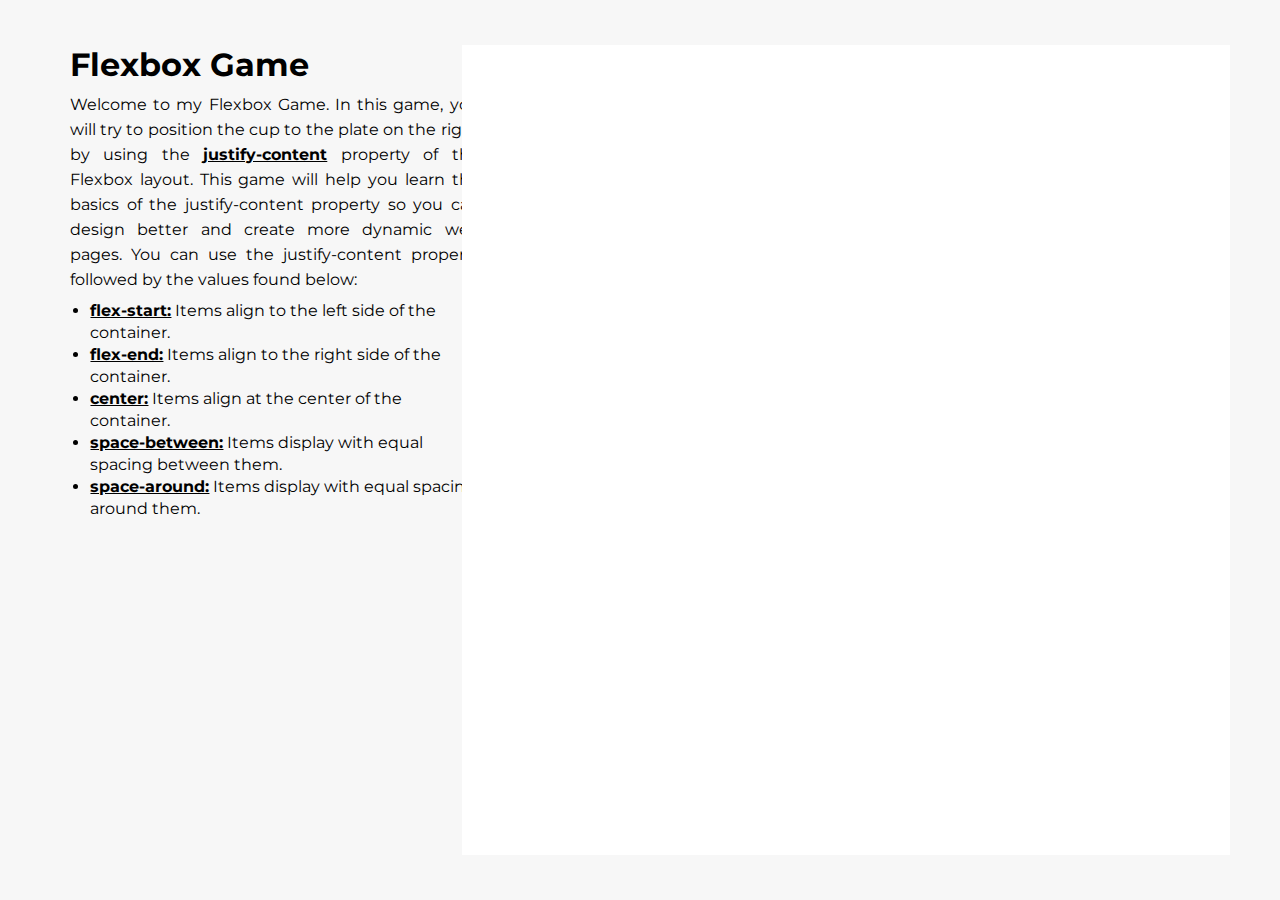
==== views/index.html @ 425aa7bc "Initial Description and Instructions" ====
<!DOCTYPE html>
<html lang="en">
<head>
    <meta charset="UTF-8">
    <meta http-equiv="X-UA-Compatible" content="IE=edge">
    <meta name="viewport" content="width=device-width, initial-scale=1.0">
    <title>Flexbox Game</title>
    <!-- FONTS -->
    <link rel="preconnect" href="https://fonts.gstatic.com">
    <link href="https://fonts.googleapis.com/css2?family=Montserrat:wght@500&display=swap" rel="stylesheet">

    <!-- JS -->
    <script src="js/main.js"></script>

    <!-- CSS -->
    <link rel="stylesheet" type="text/css" href="css/index.css">

</head>
<body>
    <div class = "main">
        <div class = "mainGame"> 
            <div class = "information">
                <h1>Flexbox Game</h1>
                <p>Welcome to my Flexbox Game. In this game, you will try to position the cup to the plate on the right by using the <b><u>justify-content</u></b> property of the Flexbox
                    layout. This game will help you learn the basics of the justify-content property so you can design better and create more dynamic web pages. You can use the
                    justify-content property followed by the values found below:
                </p>
                <ul>
                    <li>
                        <b><u>flex-start:</u></b> Items align to the left side of the container.
                    </li>
                    <li>
                        <b><u>flex-end:</u></b> Items align to the right side of the container.
                    </li>
                    <li>
                        <b><u>center:</u></b> Items align at the center of the container.
                    </li>
                    <li>
                        <b><u>space-between:</u></b> Items display with equal spacing between them.
                    </li>
                    <li>
                        <b><u>space-around:</u></b> Items display with equal spacing around them.
                    </li>
                </ul>
            </div>
        </div>
        
        <div class = "gameCanvas">
    
        </div>
    </div>
</body>
</html>
---- views/css/index.css ----
* {
    margin: 0;
    padding: 0;
    font-family: 'Montserrat', sans-serif;
}

.main {
    width: 100vw;
    height: 100vh;
    display: flex;
    align-items: center;
    position: relative;
    background-color: rgba(243, 243, 243, 0.707);
}

.gameCanvas {
    position: absolute;
    right: 50px;
    display: flex;
    width: 60vw;
    height: 90vh;
    background-color: rgb(255, 255, 255);
}

.mainGame{
    position: absolute;
    left: 50px;
    height: 90vh;
    width: 32vw;
    padding: 20px;
}

.information p{
    text-align: justify;
    text-justify: inter-word;
    line-height: 25px;
    margin-top: 2%;
}

.information ul{
    margin-top: 2%;
    margin-left: 5%;
}

.information li {
    line-height: 22px;
}
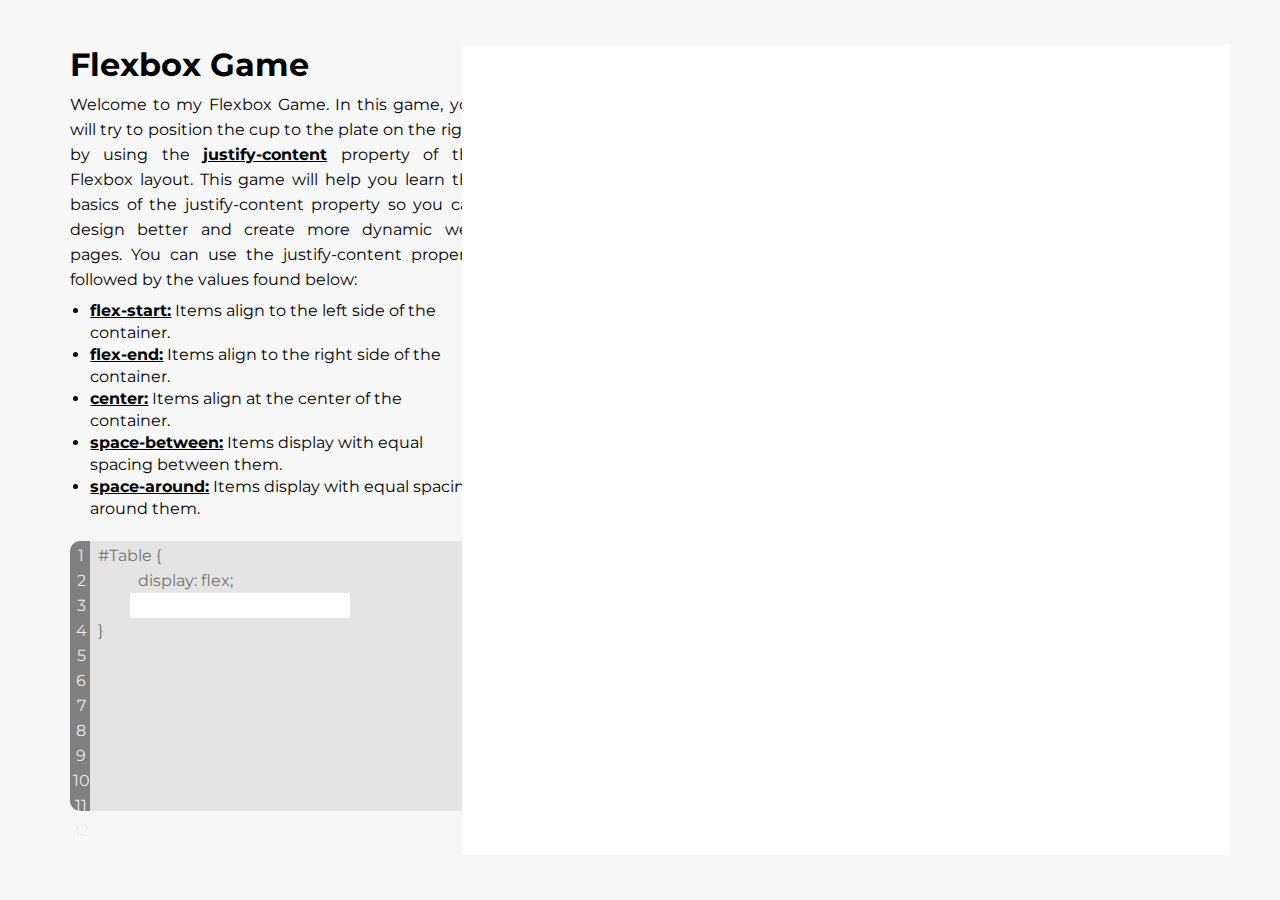
==== commit 2e7e2685: "added more information and input" ====
--- a/views/index.html
+++ b/views/index.html
@@ -43,7 +43,56 @@
                     </li>
                 </ul>
             </div>
-        </div>
+
+            <div class = "input-template">
+                <div class = "line-indicator">
+                    <ul>
+                        <li>
+                            1
+                        </li>
+                        <li>
+                            2
+                        </li>
+                        <li>
+                            3
+                        </li>
+                        <li>
+                            4
+                        </li>
+                        <li>
+                            5
+                        </li>
+                        <li>
+                            6
+                        </li>
+                        <li>
+                            7
+                        </li>
+                        <li>
+                            8
+                        </li>
+                        <li>
+                            9
+                        </li>
+                        <li>
+                            10
+                        </li>
+                        <li>
+                            11
+                        </li>
+                        <li>
+                            12
+                        </li>
+                    </ul>
+                </div>
+                <div class = "input-information">
+                    <p>#Table {</p>
+                    <p class = "tab">display: flex;</p>
+                    <input  class = "input-main" type = "text">
+                    <p>}</p>
+                </div>
+            </div> 
+        </div> 
         
         <div class = "gameCanvas">
     
--- a/views/css/index.css
+++ b/views/css/index.css
@@ -44,4 +44,60 @@
 
 .information li {
     line-height: 22px;
+}
+
+.input-template {
+    margin-top: 5%;
+    height: 30vh;
+    width: 100%;
+    background-color: white;
+    border-radius: 10px;
+    display: flex;
+}
+
+.line-indicator{
+    height: 100%;
+    width: 5%;
+    background-color: gray;
+    border-top-left-radius: 10px;
+    border-bottom-left-radius: 10px;
+}
+
+.line-indicator ul {
+    list-style-type: none;
+    text-align: center;
+    margin-left: 10%;
+    margin-top: 10%;
+    font-size: 16px;
+}
+
+.line-indicator li {
+    color: rgb(235, 235, 235);
+    line-height: 25px;
+}
+
+.input-information {
+    width: 95%;
+    background-color: rgb(228, 228, 228);
+    padding-top: 0.5%;
+    border-top-right-radius: 2%;
+    border-bottom-right-radius: 2%;
+}
+
+.input-information p {
+    line-height: 25px;
+    margin-left: 2%;
+    color: rgb(114, 114, 114);
+}
+
+.tab {
+    text-indent: 40px;
+}
+
+.input-main {
+    margin-left: 40px;
+    border: none;
+    height: 25px;
+    font-size: 16px;
+    text-indent: 10px;
 }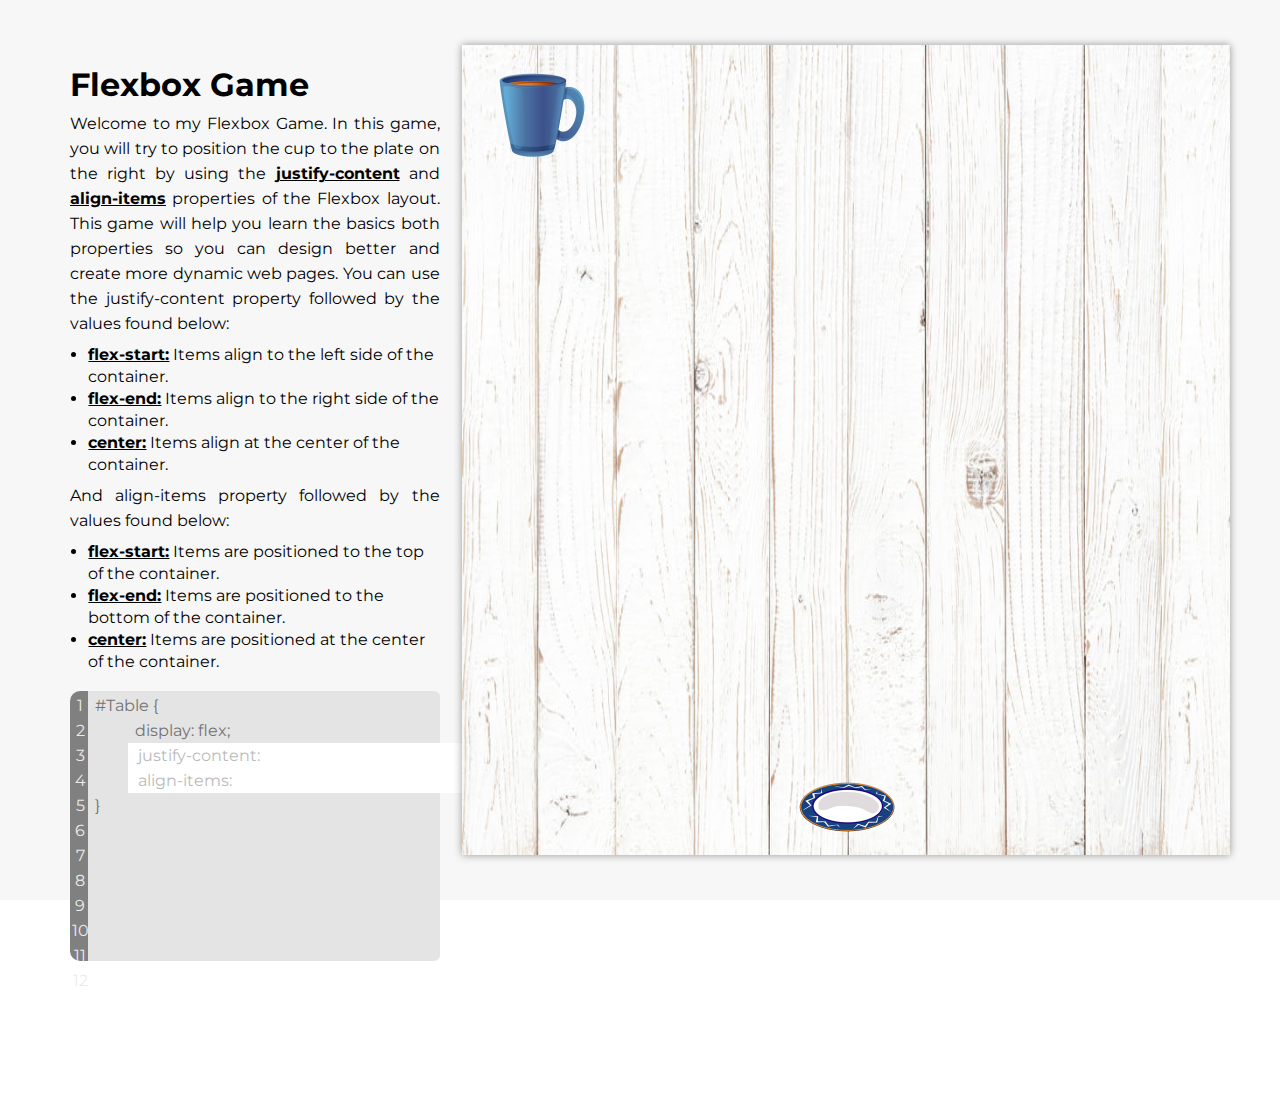
==== commit 3762310a: "fixed randomize logic and text identification" ====
--- a/views/index.html
+++ b/views/index.html
@@ -16,13 +16,13 @@
     <link rel="stylesheet" type="text/css" href="css/index.css">
 
 </head>
-<body>
+<body onload = randomize()>
     <div class = "main">
         <div class = "mainGame"> 
             <div class = "information">
                 <h1>Flexbox Game</h1>
-                <p>Welcome to my Flexbox Game. In this game, you will try to position the cup to the plate on the right by using the <b><u>justify-content</u></b> property of the Flexbox
-                    layout. This game will help you learn the basics of the justify-content property so you can design better and create more dynamic web pages. You can use the
+                <p>Welcome to my Flexbox Game. In this game, you will try to position the cup to the plate on the right by using the <b><u>justify-content</u></b> and <b><u>align-items</u></b> properties of the Flexbox
+                    layout. This game will help you learn the basics both properties so you can design better and create more dynamic web pages. You can use the
                     justify-content property followed by the values found below:
                 </p>
                 <ul>
@@ -35,11 +35,17 @@
                     <li>
                         <b><u>center:</u></b> Items align at the center of the container.
                     </li>
+                </ul>
+                <p>And align-items property followed by the values found below:</p>
+                <ul>
                     <li>
-                        <b><u>space-between:</u></b> Items display with equal spacing between them.
+                        <b><u>flex-start:</u></b> Items are positioned to the top of the container.
                     </li>
                     <li>
-                        <b><u>space-around:</u></b> Items display with equal spacing around them.
+                        <b><u>flex-end:</u></b> Items are positioned to the bottom of the container.
+                    </li>
+                    <li>
+                        <b><u>center:</u></b> Items are positioned at the center of the container.
                     </li>
                 </ul>
             </div>
@@ -88,14 +94,26 @@
                 <div class = "input-information">
                     <p>#Table {</p>
                     <p class = "tab">display: flex;</p>
-                    <input  class = "input-main" type = "text">
+                    <input  id = "inputJustify" class = "input-main" type = "text" placeholder="justify-content:" oninput= refresh()>
+                    <input  id = "inputAlign" oninput = refresh() class = "input-main" type = "text" placeholder="align-items:">
                     <p>}</p>
                 </div>
             </div> 
+
+            <div class = "buttons">
+
+            </div>
         </div> 
         
         <div class = "gameCanvas">
-    
+            <div class = "cup" id = "cup">
+
+            </div>
+        </div>
+        <div class = "plate-location">
+            <div class = "plate" id = "plate">
+
+            </div>
         </div>
     </div>
 </body>
--- a/views/css/index.css
+++ b/views/css/index.css
@@ -2,6 +2,7 @@
     margin: 0;
     padding: 0;
     font-family: 'Montserrat', sans-serif;
+    box-sizing: border-box;
 }
 
 .main {
@@ -11,15 +12,34 @@
     align-items: center;
     position: relative;
     background-color: rgba(243, 243, 243, 0.707);
+    z-index: 0;
 }
 
 .gameCanvas {
-    position: absolute;
+    position: fixed;
     right: 50px;
     display: flex;
+    padding: 20px;
     width: 60vw;
     height: 90vh;
+    z-index: 6;
+}
+
+.plate-location {
+    position: fixed;
+    right: 50px;
+    width: 60vw;
+    height: 90vh;
+    display: flex;
+    padding: 20px;
+    z-index: 5;
     background-color: rgb(255, 255, 255);
+    background-image: url(/views/pictures/tabletop.jpg);
+    background-repeat: repeat-x;
+    background-size: 700px 100%;
+    box-shadow: 0px 0px 8px 0px rgba(0,0,0,0.40);
+    -webkit-box-shadow: 0px 0px 8px 0px rgba(0,0,0,0.40);
+    -moz-box-shadow: 0px 0px 8px 0px rgba(0,0,0,0.40);
 }
 
 .mainGame{
@@ -55,6 +75,12 @@
     display: flex;
 }
 
+.buttons {
+    height: 15vh;
+    width: 100%;
+    position: relative;
+}
+
 .line-indicator{
     height: 100%;
     width: 5%;
@@ -88,6 +114,7 @@
     line-height: 25px;
     margin-left: 2%;
     color: rgb(114, 114, 114);
+    
 }
 
 .tab {
@@ -98,6 +125,54 @@
     margin-left: 40px;
     border: none;
     height: 25px;
+    width: 400px;
     font-size: 16px;
     text-indent: 10px;
+    outline: none;
+}
+
+.input-main::placeholder {
+    opacity: 50%;
+}
+
+.cup {
+    width: 100px;
+    height: 100px;
+    background-image: url(/views/pictures/cup.png);
+    background-size: cover;
+    margin-left: 10px;
+    z-index: -1;
+}
+
+.plate {
+    z-index: -2;
+    width: 100px;
+    height: 100px;
+    background-image: url(/views/pictures/plate.png);
+    background-size: cover;
+    margin-top: 10px;
+}
+
+.justify-flex-start {
+    justify-content: flex-start;
+}
+
+.justify-flex-end {
+    justify-content: flex-end;
+}
+
+.justify-flex-center {
+    justify-content: center;
+}
+
+.align-flex-start {
+    align-items: flex-start;
+}
+
+.align-flex-end {
+    align-items: flex-end;
+}
+
+.align-flex-center {
+    align-items: center;
 }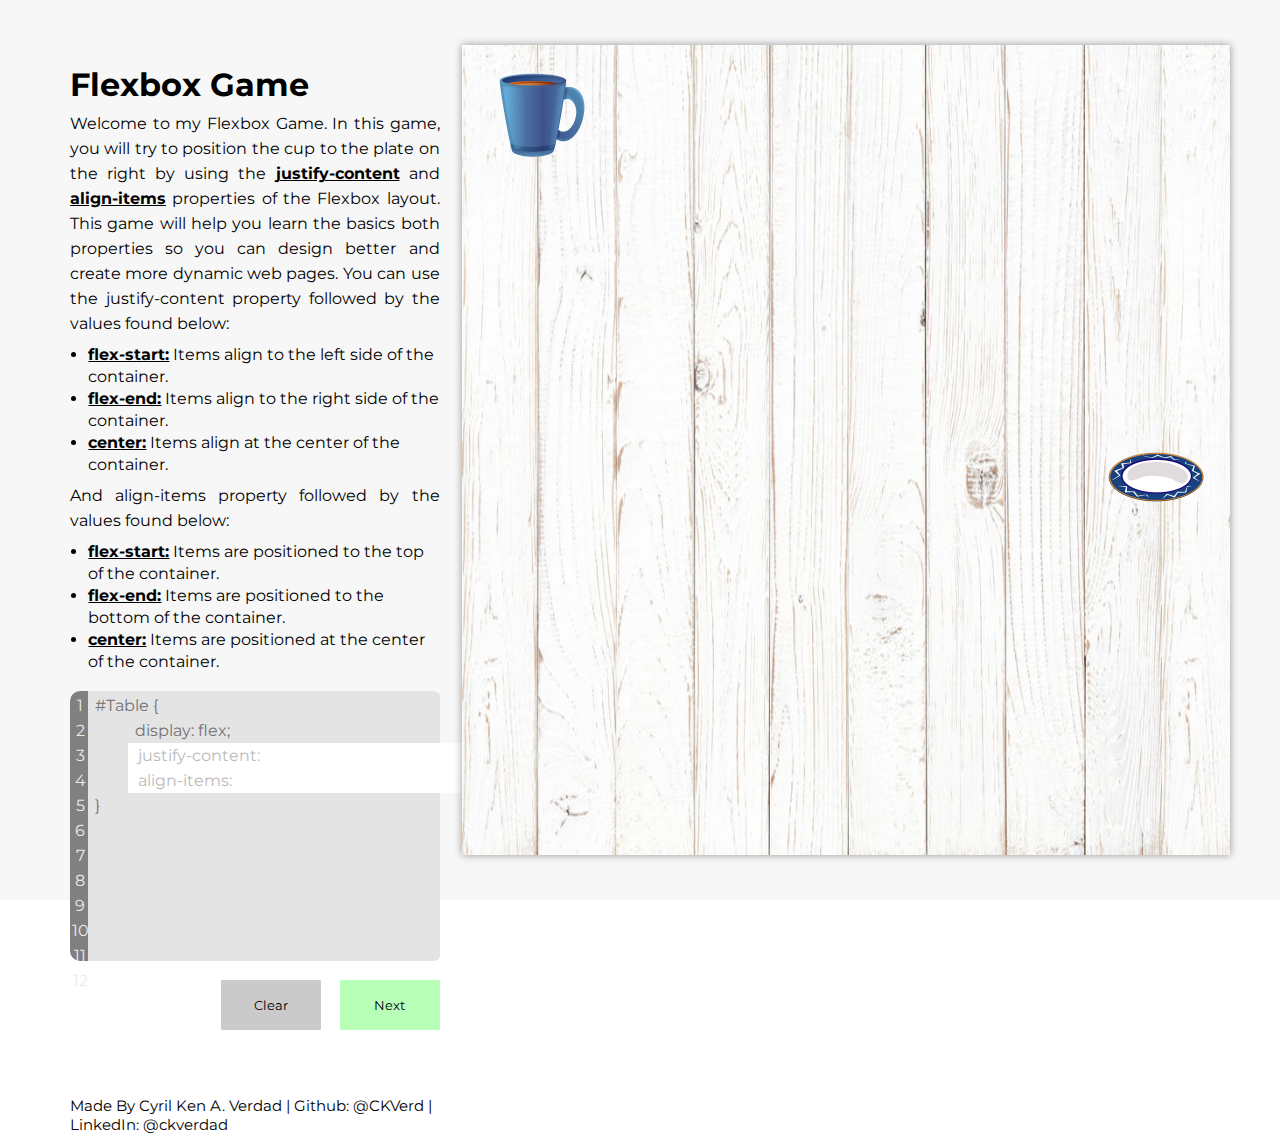
==== commit 97528df4: "final touches" ====
--- a/views/index.html
+++ b/views/index.html
@@ -99,10 +99,11 @@
                     <p>}</p>
                 </div>
             </div> 
-
             <div class = "buttons">
-
+                <button class = "clear-button button" onclick="clearInformation()">Clear</button>
+                <button class = "submit-button button" onclick="getScore()">Next</button>
             </div>
+            <p class = "credits">Made By Cyril Ken A. Verdad  |  Github: @CKVerd  |  LinkedIn: @ckverdad</p>
         </div> 
         
         <div class = "gameCanvas">
--- a/views/css/index.css
+++ b/views/css/index.css
@@ -76,9 +76,21 @@
 }
 
 .buttons {
+    display: flex;
+    flex-direction: row;
+    justify-content: flex-end;
     height: 15vh;
     width: 100%;
     position: relative;
+}
+
+.button {
+    width: 100px;
+    height: 50px;
+    margin-top: 5%;
+    outline: none;
+    border: none;
+    border-radius: 2%;
 }
 
 .line-indicator{
@@ -141,6 +153,7 @@
     background-image: url(/views/pictures/cup.png);
     background-size: cover;
     margin-left: 10px;
+    margin-bottom: 10px;
     z-index: -1;
 }
 
@@ -151,6 +164,7 @@
     background-image: url(/views/pictures/plate.png);
     background-size: cover;
     margin-top: 10px;
+    margin-right: 5px;
 }
 
 .justify-flex-start {
@@ -175,4 +189,27 @@
 
 .align-flex-center {
     align-items: center;
+}
+
+.clear-button {
+    background-color: rgb(202, 202, 202);
+    margin-right: 5%;
+}
+
+.clear-button:hover {
+    background-color: rgb(228, 228, 228);
+    cursor: pointer;
+}
+
+.submit-button {
+    background-color: rgb(184, 255, 184);
+}
+
+.submit-button:hover {
+    background-color: rgb(50, 221, 50);
+    cursor: pointer;
+}
+
+.credits {
+    font-size: 15px;
 }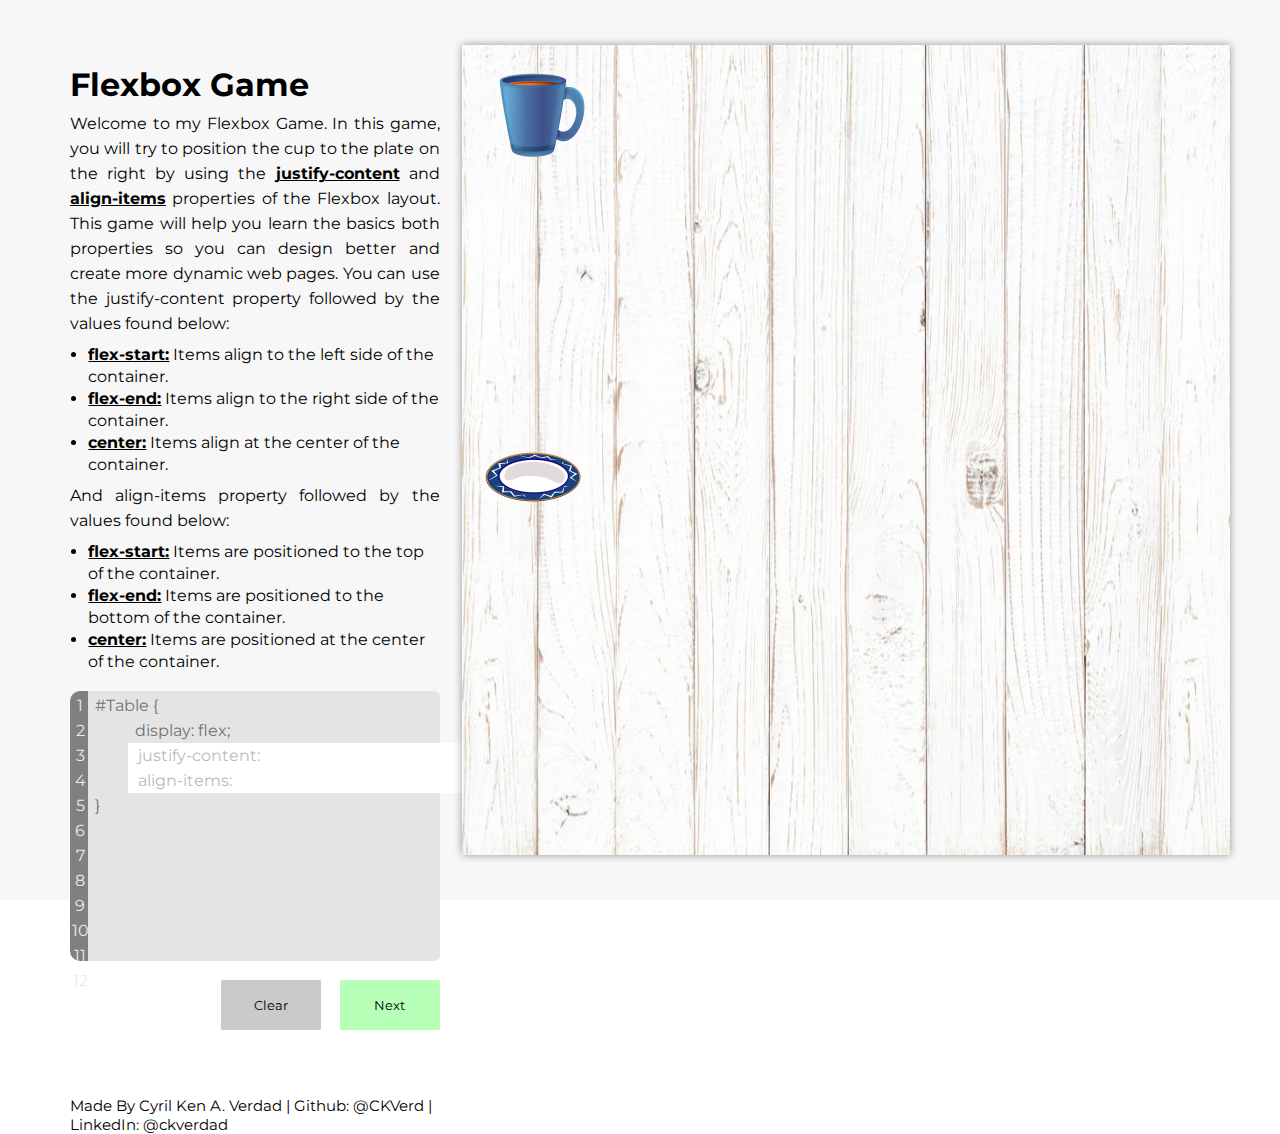
==== commit 792ea622: "added icon" ====
--- a/views/index.html
+++ b/views/index.html
@@ -5,6 +5,7 @@
     <meta http-equiv="X-UA-Compatible" content="IE=edge">
     <meta name="viewport" content="width=device-width, initial-scale=1.0">
     <title>Flexbox Game</title>
+    <link rel="icon" href="pictures/website-icon.png"
     <!-- FONTS -->
     <link rel="preconnect" href="https://fonts.gstatic.com">
     <link href="https://fonts.googleapis.com/css2?family=Montserrat:wght@500&display=swap" rel="stylesheet">
